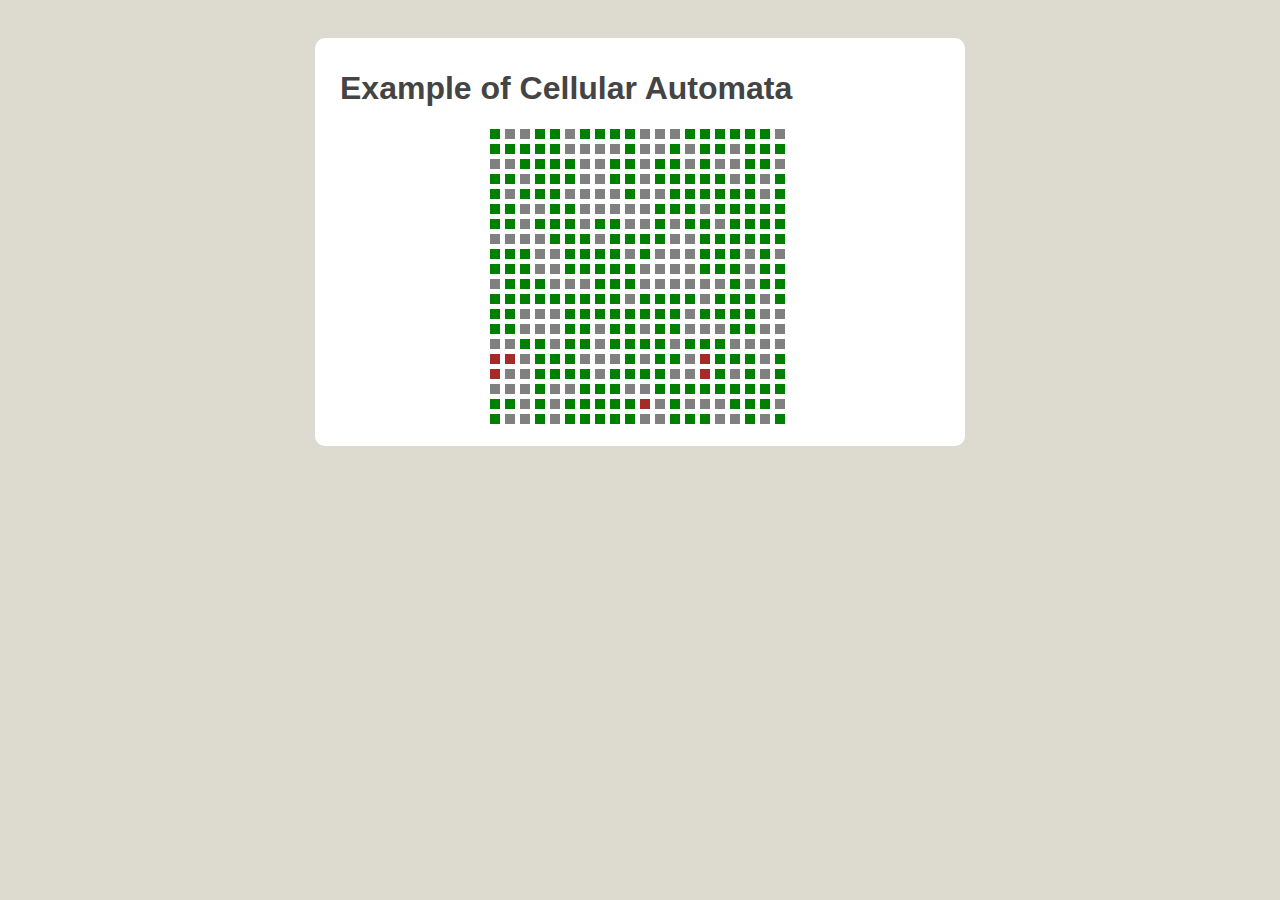
==== automata.html @ 8cf70dff "Added automata.html" ====
<!DOCTYPE html>
<html>
<head>
  <meta http-equiv="Content-Type" content="text/html; charset=UTF-8">
  <title>Evan Zelt</title>

  <meta name="author" content="Evan Zelt">
  <meta name="keywords" content="Evan, Zelt,Wake Forest,Computer,Science">
  <meta name="viewport" content="width=device-width, initial-scale=1.0">
  <link rel="stylesheet" href="stylesheet.css">
  <link rel="stylesheet" href="https://fonts.googleapis.com/css?family=Open+Sans:400,600" />

  <!-- Global site tag (gtag.js) - Google Analytics -->
  <script async src="https://www.googletagmanager.com/gtag/js?id=INSERT-YOUR-ID"></script>
  <script>
    window.dataLayer = window.dataLayer || [];
    function gtag(){dataLayer.push(arguments);}
    gtag('js', new Date());

    gtag('config', 'INSERT-YOUR-ID');
  </script>
</head>

<body>
  <h1>Example of Cellular Automata</h1>
  <center>
    <canvas width="300" height = "300"></canvas>
  </center>
</body>
<script>
    const canvas = document.querySelector('canvas');
    const ctx = canvas.getContext("2d");
    ctx.fillStyle = "";

    let raf;

    let squares = [];

    const width = 30;
    const height = 30;

    const beings = [ 
        "green",
        "brown",
        "grey"
    ]

    function getRandomInt(max) {
        const choice = Math.floor(Math.random() * max);
        return choice;
    }

    for (let i = 0; i < width; i++) {
        for (let j = 0; j < height; j++) {
            const square = {
                gridX: j,
                gridY: i,
                x: (j*5) + (j*10), 
                y: (i*5) + (i*10),
                color: beings[getRandomInt(3)],
                health: 3,
                draw() {
                    ctx.fillStyle = this.color;
                    ctx.fillRect(this.x, this.y, 10, 10)
                },
            }

            squares.push(square);
        }    
    }

    function getNeighbors(i) {
        const square = squares[i];
        let neighbors = [];

        if (square.gridX > 0) {
           neighbors.push(squares[i-1]);
        }

        if(square.gridX < (width-1)) {
            neighbors.push(squares[i+1]);
        }

        if(square.gridY > 0) {
            neighbors.push(squares[i-width]);
        }

        if(square.gridY < (height-1)) {
            neighbors.push(squares[i+width]);
        }

        return neighbors;
    }

    function phaseLife() {
        for (let i = 0; i < squares.length; i++) {
            
            const square = squares[i];

            if (square.color == 'green') {
                square.health--;
                const neighbors = getNeighbors(i);

                if (square.health <= 0) {
                    square.color = 'grey';
                }

                for (const neighbor of neighbors) {
                    if(neighbor.color == 'brown' && square.color == 'green' && square.health <=3) {
                        square.health = 5
                        neighbor.color = 'green';
                        neighbor.health = 5;
                    }
                }
            }

            if (square.color == 'grey') {
                const choice = getRandomInt(20);
                if (choice == 0) {
                }
                else if (choice == 1) {
                    square.color = 'brown';
                }
            }

        }

    } 

    function draw() {
        ctx.clearRect(0, 0, canvas.width, canvas.height);
        for (const square of squares) {
            square.draw();
        }
        raf = window.requestAnimationFrame(draw);
    }

    setInterval(phaseLife, 200);
    window.requestAnimationFrame(draw);

</script>
</html>
---- stylesheet.css ----
a {
  color: #7777FF;
  text-decoration: none;
}

a:hover {
  text-decoration: none;
}

:root { 
  background-color: #dddad0;
}

body {
  margin: 38px auto;
  max-width: 600px;
  line-height: 1.5;
  font-size: 16px;
  color: #444;
  background-color: #FFF;
  padding: 10px 25px;
  border-radius: 10px;
  font-family: 'Helvetica', sans-serif;
}

h1, h2, h3 {
  line-height: 1.2;
  font-weight: 600;
}

.container {
  display: flex;
  width: 100%;
}

.intro {
  align-content: center;
}

.bio {
  float: "left";
}

.profile {
  width: 95%;
  max-width: 100%;
  height: auto;
  float: right;
}

.center_circle {
  display: block;
  margin-left: auto;
  margin-right: auto;
  width: 40%; 
  height: auto;
  border-radius: 50%
}
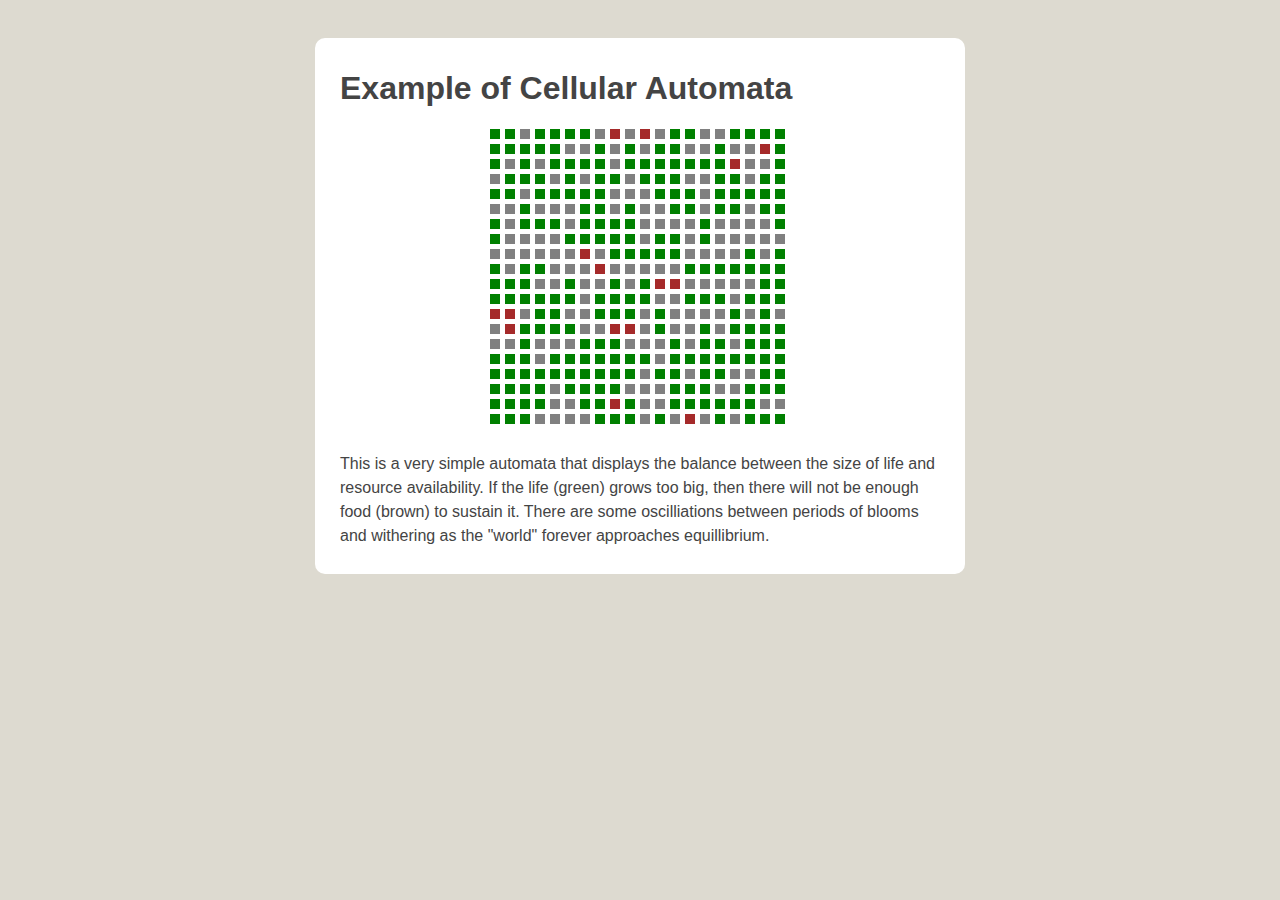
==== commit bc374abe: "Updated automata" ====
--- a/automata.html
+++ b/automata.html
@@ -26,6 +26,7 @@
   <center>
     <canvas width="300" height = "300"></canvas>
   </center>
+  <p>This is a very simple automata that displays the balance between the size of life and resource availability. If the life (green) grows too big, then there will not be enough food (brown) to sustain it. There are some oscilliations between periods of blooms and withering as the "world" forever approaches equillibrium.</p>
 </body>
 <script>
     const canvas = document.querySelector('canvas');
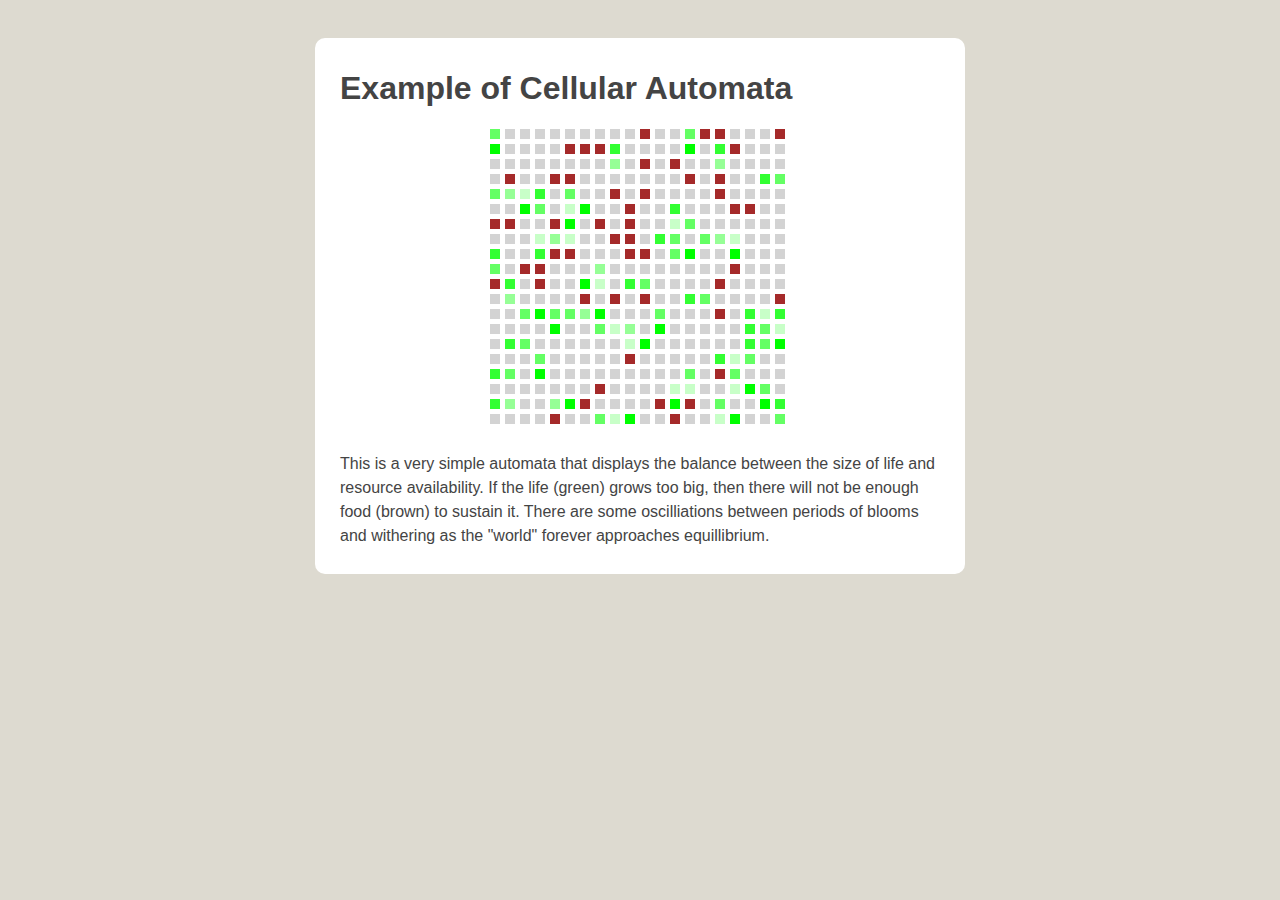
==== commit 3859f145: "Updated automata graphics" ====
--- a/automata.html
+++ b/automata.html
@@ -43,7 +43,7 @@
     const beings = [ 
         "green",
         "brown",
-        "grey"
+        "lightgrey"
     ]
 
     function getRandomInt(max) {
@@ -53,15 +53,25 @@
 
     for (let i = 0; i < width; i++) {
         for (let j = 0; j < height; j++) {
+            let randomBeing = getRandomInt(6);
+            if (randomBeing > 1) {
+                randomBeing = 2;
+            }
+
             const square = {
                 gridX: j,
                 gridY: i,
                 x: (j*5) + (j*10), 
                 y: (i*5) + (i*10),
-                color: beings[getRandomInt(3)],
+                age: 0,
+                color: beings[randomBeing],
                 health: 3,
                 draw() {
                     ctx.fillStyle = this.color;
+                    if (this.color == 'green') {
+                        const otherColor = Math.max(0, 200 - 50*this.age)
+                        ctx.fillStyle = `rgb(${otherColor} 255 ${otherColor})`
+                    }
                     ctx.fillRect(this.x, this.y, 10, 10)
                 },
             }
@@ -100,22 +110,27 @@
 
             if (square.color == 'green') {
                 square.health--;
+                square.age++;
                 const neighbors = getNeighbors(i);
 
                 if (square.health <= 0) {
-                    square.color = 'grey';
+                    square.color = 'lightgrey';
+                    square.age = 0;
                 }
 
                 for (const neighbor of neighbors) {
                     if(neighbor.color == 'brown' && square.color == 'green' && square.health <=3) {
-                        square.health = 5
                         neighbor.color = 'green';
                         neighbor.health = 5;
+                        neighbor.age = square.age;
+                    
+                        square.health = 5;
+                        square.age = 0;
                     }
                 }
             }
 
-            if (square.color == 'grey') {
+            if (square.color == 'lightgrey') {
                 const choice = getRandomInt(20);
                 if (choice == 0) {
                 }
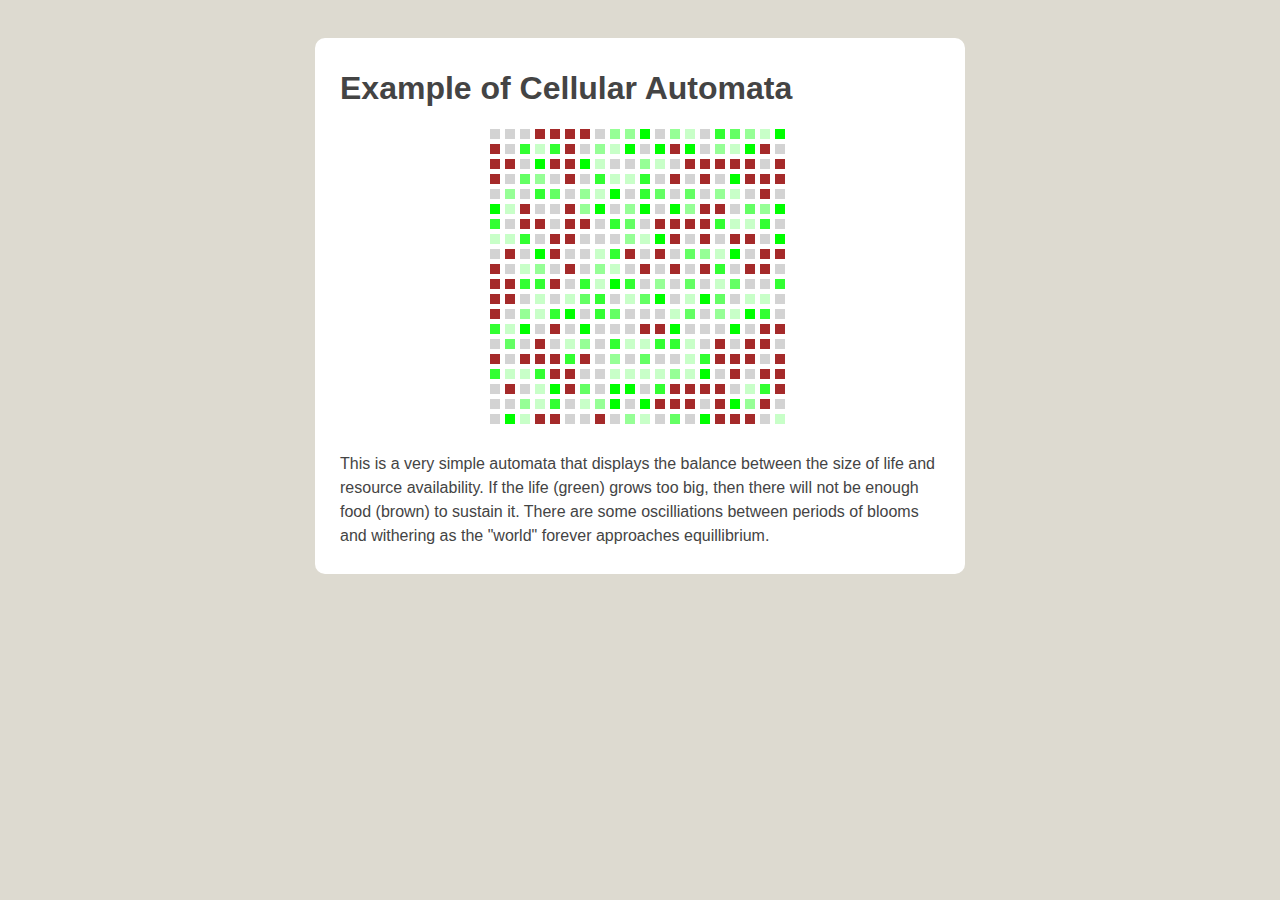
==== commit 42316a75: "Made automata deterministic" ====
--- a/automata.html
+++ b/automata.html
@@ -126,15 +126,20 @@
                     
                         square.health = 5;
                         square.age = 0;
+                        break;
                     }
                 }
             }
 
-            if (square.color == 'lightgrey') {
-                const choice = getRandomInt(20);
-                if (choice == 0) {
+            else if (square.color == 'lightgrey') {
+                const neighbors = getNeighbors(i);
+                let count = 2;
+                for (const neighbor of neighbors) { 
+                    if (neighbor.color == 'lightgrey') {
+                        count--; 
+                    }
                 }
-                else if (choice == 1) {
+                if (count <= 0) {
                     square.color = 'brown';
                 }
             }
